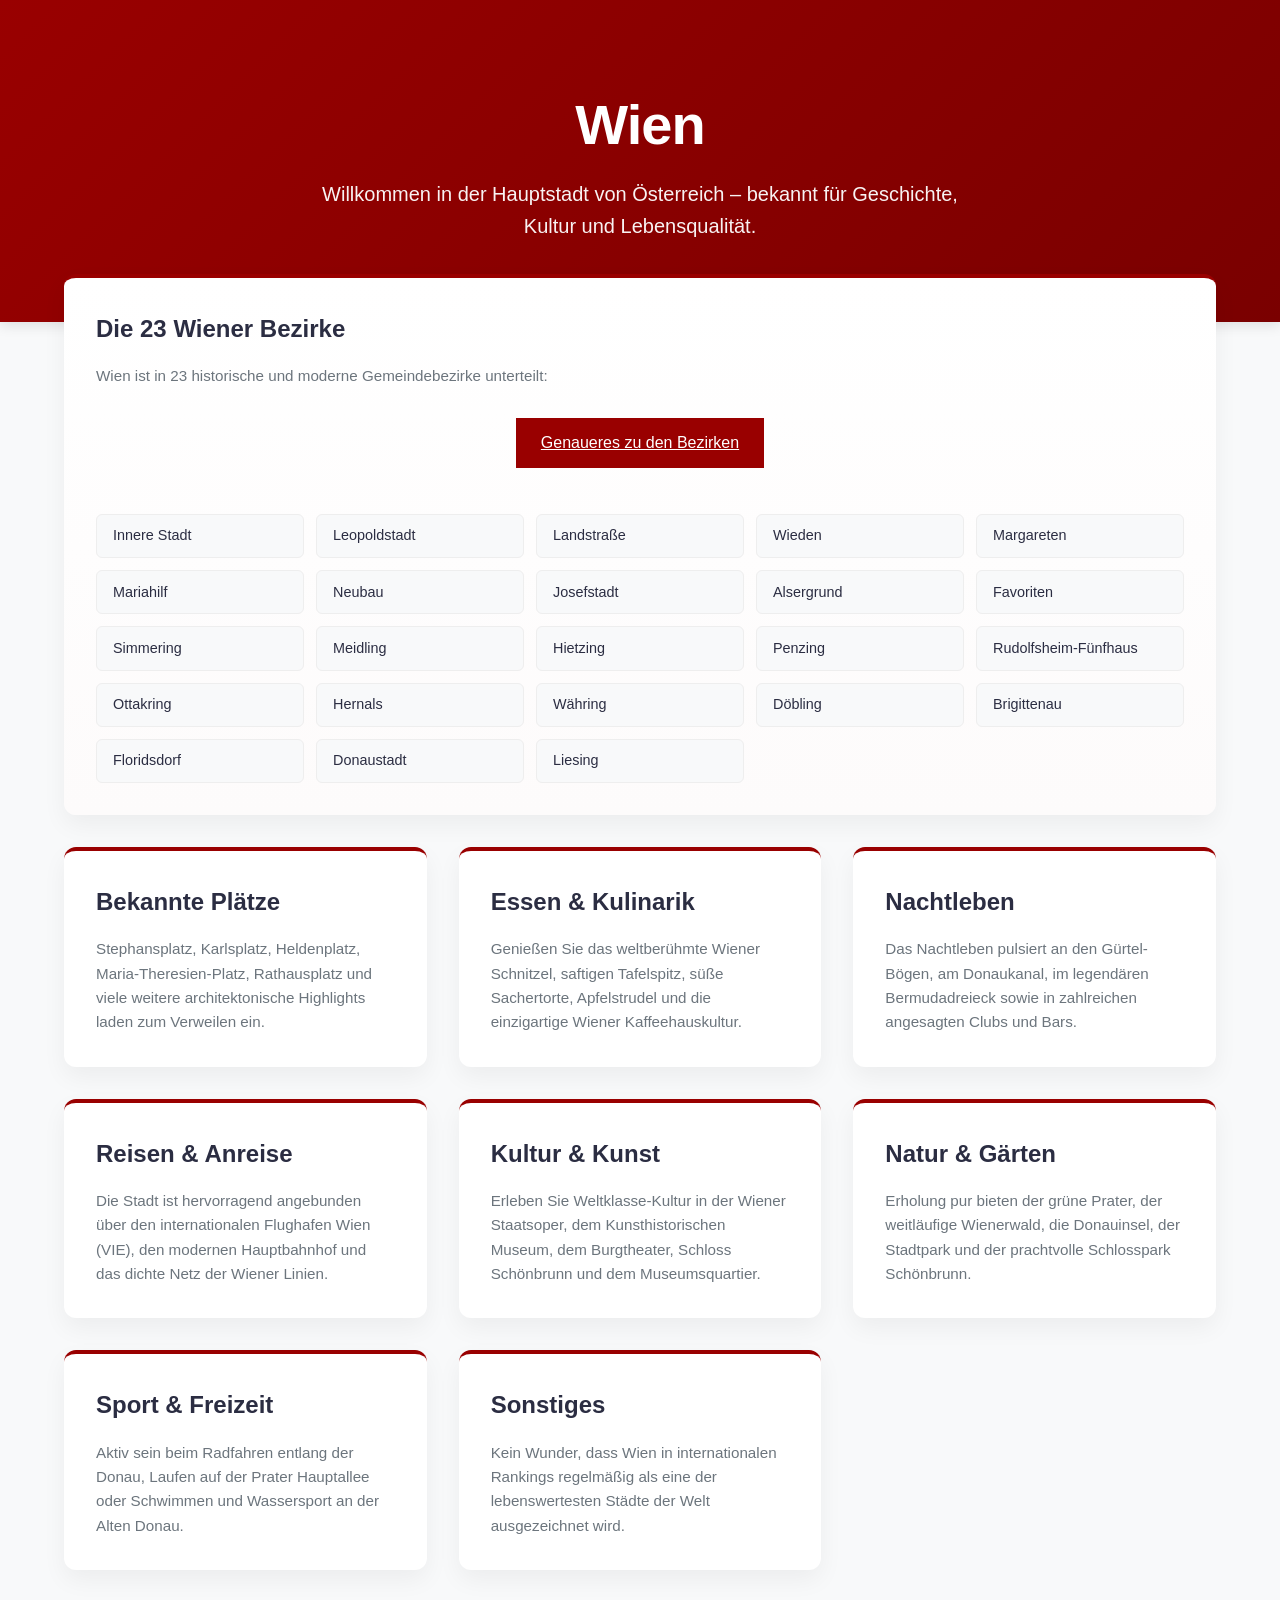
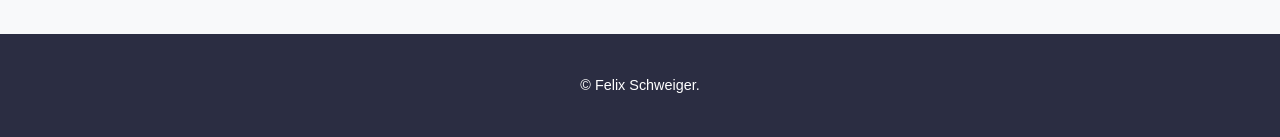
==== index.html @ e5c1b304 "Initalizing Commit from Cursor" ====
<!DOCTYPE html>
<html lang="de">
<head>
    <meta charset="UTF-8">
    <meta name="viewport" content="width=device-width, initial-scale=1.0">
    <title>Wien – Die Bundeshauptstadt</title>
    <link rel="stylesheet" href="Index.css">
</head>
<body>

    <header class="hero">
        <h1>Wien</h1>
        <p class="subtitle">Willkommen in der Hauptstadt von Österreich – bekannt für Geschichte, Kultur und Lebensqualität.</p>
    </header>

    <main class="container">

        
        <section id="bezirke" class="card">
            <h2>Die 23 Wiener Bezirke</h2>
            <p>Wien ist in 23 historische und moderne Gemeindebezirke unterteilt:</p>
            <a href="../Wien/Bezirke/bezirke.html" target="_blank" > Genaueres zu den Bezirken</a>

            <ul class="bezirke-liste">
                <li>Innere Stadt</li>
                <li>Leopoldstadt</li>
                <li>Landstraße</li>
                <li>Wieden</li>
                <li>Margareten</li>
                <li>Mariahilf</li>
                <li>Neubau</li>
                <li>Josefstadt</li>
                <li>Alsergrund</li>
                <li>Favoriten</li>
                <li>Simmering</li>
                <li>Meidling</li>
                <li>Hietzing</li>
                <li>Penzing</li>
                <li>Rudolfsheim-Fünfhaus</li>
                <li>Ottakring</li>
                <li>Hernals</li>
                <li>Währing</li>
                <li>Döbling</li>
                <li>Brigittenau</li>
                <li>Floridsdorf</li>
                <li>Donaustadt</li>
                <li>Liesing</li>
            </ul>
        </section>

        
        <section id="plaetze" class="card">
            <h2>Bekannte Plätze</h2>
            <p>Stephansplatz, Karlsplatz, Heldenplatz, Maria-Theresien-Platz, Rathausplatz und viele weitere architektonische Highlights laden zum Verweilen ein.</p>
        </section>

       
        <section id="essen" class="card">
            <h2>Essen & Kulinarik</h2>
            <p>Genießen Sie das weltberühmte Wiener Schnitzel, saftigen Tafelspitz, süße Sachertorte, Apfelstrudel und die einzigartige Wiener Kaffeehauskultur.</p>
        </section>

       
        <section id="nachtleben" class="card">
            <h2>Nachtleben</h2>
            <p>Das Nachtleben pulsiert an den Gürtel-Bögen, am Donaukanal, im legendären Bermudadreieck sowie in zahlreichen angesagten Clubs und Bars.</p>
        </section>

       
        <section id="reisen" class="card">
            <h2>Reisen & Anreise</h2>
            <p>Die Stadt ist hervorragend angebunden über den internationalen Flughafen Wien (VIE), den modernen Hauptbahnhof und das dichte Netz der Wiener Linien.</p>
        </section>

        
        <section id="kultur" class="card">
            <h2>Kultur & Kunst</h2>
            <p>Erleben Sie Weltklasse-Kultur in der Wiener Staatsoper, dem Kunsthistorischen Museum, dem Burgtheater, Schloss Schönbrunn und dem Museumsquartier.</p>
        </section>

        
        <section id="natur" class="card">
            <h2>Natur & Gärten</h2>
            <p>Erholung pur bieten der grüne Prater, der weitläufige Wienerwald, die Donauinsel, der Stadtpark und der prachtvolle Schlosspark Schönbrunn.</p>
        </section>

       
        <section id="sport" class="card">
            <h2>Sport & Freizeit</h2>
            <p>Aktiv sein beim Radfahren entlang der Donau, Laufen auf der Prater Hauptallee oder Schwimmen und Wassersport an der Alten Donau.</p>
        </section>

       
        <section id="sonstiges" class="card">
            <h2>Sonstiges</h2>
            <p>Kein Wunder, dass Wien in internationalen Rankings regelmäßig als eine der lebenswertesten Städte der Welt ausgezeichnet wird.</p>
        </section>

    </main>

    <footer>
        <p>&copy Felix Schweiger.</p>
    </footer>

</body>
</html>
---- Index.css ----
:root {
    --primary: #990000;
    --primary-dark: #7a0000;
    --bg-color: #f8f9fa;
    --card-bg: #ffffff;
    --text-main: #2b2d42;
    --text-muted: #6c757d;
    --border-radius: 12px;
    --transition: all 0.3s ease;
}

* {
    box-sizing: border-box;
    margin: 0;
    padding: 0;
}

body {
    font-family: 'Inter', sans-serif;
    background-color: var(--bg-color);
    color: var(--text-main);
    line-height: 1.6;
}

.hero {
    background: linear-gradient(135deg, var(--primary) 0%, var(--primary-dark) 100%);
    color: white;
    text-align: center;
    padding: 5rem 1.5rem;
    box-shadow: 0 4px 12px rgba(0,0,0,0.1);
}

.hero h1 {
    font-size: 3.5rem;
    font-weight: 700;
    margin-bottom: 0.5rem;
    letter-spacing: -1px;
}

.hero .subtitle {
    font-size: 1.25rem;
    font-weight: 300;
    max-width: 650px;
    margin: 0 auto;
    opacity: 0.95;
}

.container {
    max-width: 1200px;
    margin: -3rem auto 4rem auto;
    padding: 0 1.5rem;
    display: grid;
    grid-template-columns: repeat(auto-fit, minmax(320px, 1fr));
    gap: 2rem;
}

.card {
    background-color: var(--card-bg);
    border-radius: var(--border-radius);
    padding: 2rem;
    box-shadow: 0 10px 25px rgba(0, 0, 0, 0.05);
    transition: var(--transition);
    border-top: 4px solid var(--primary);
    display: flex;
    flex-direction: column;
}

.card:hover {
    box-shadow: 0 15px 35px rgba(0, 0, 0, 0.08);
}

.card h2 {
    font-size: 1.5rem;
    color: var(--text-main);
    margin-bottom: 1rem;
    font-weight: 600;
}

.card p {
    color: var(--text-muted);
    font-size: 0.95rem;
}

#bezirke {
    grid-column: 1 / -1;
    background: linear-gradient(to bottom, #ffffff, #fdfbfb);
}

.bezirke-liste {
    list-style: none;
    display: grid;
    grid-template-columns: repeat(auto-fill, minmax(200px, 1fr));
    gap: 0.75rem;
    margin-top: 1.0rem;
    padding: 0;
}

.bezirke-liste li {
    background: var(--bg-color);
    padding: 0.6rem 1.0rem;
    border-radius: 6px;
    font-size: 0.9rem;
    font-weight: 500;
    display: flex;
    align-items: center;
    border: 1px solid #eee;
}

footer {
    text-align: center;
    padding: 2.5rem;
    background-color: #2b2d42;
    color: #ffffff;
    font-size: 0.9rem;
    margin-top: 2.0rem;
}

@media (max-width: 768px) {
    .hero h1 {
        font-size: 2.5rem;
    }
    .hero .subtitle {
        font-size: 1.0rem;
    }
    .container {
        margin-top: -1.5rem;
    }
}
a {
    display: block;
    width: fit-content;
    margin: 30px auto; 
    padding: 12px 25px;
    background-color: #990000; 
    color: white;
}
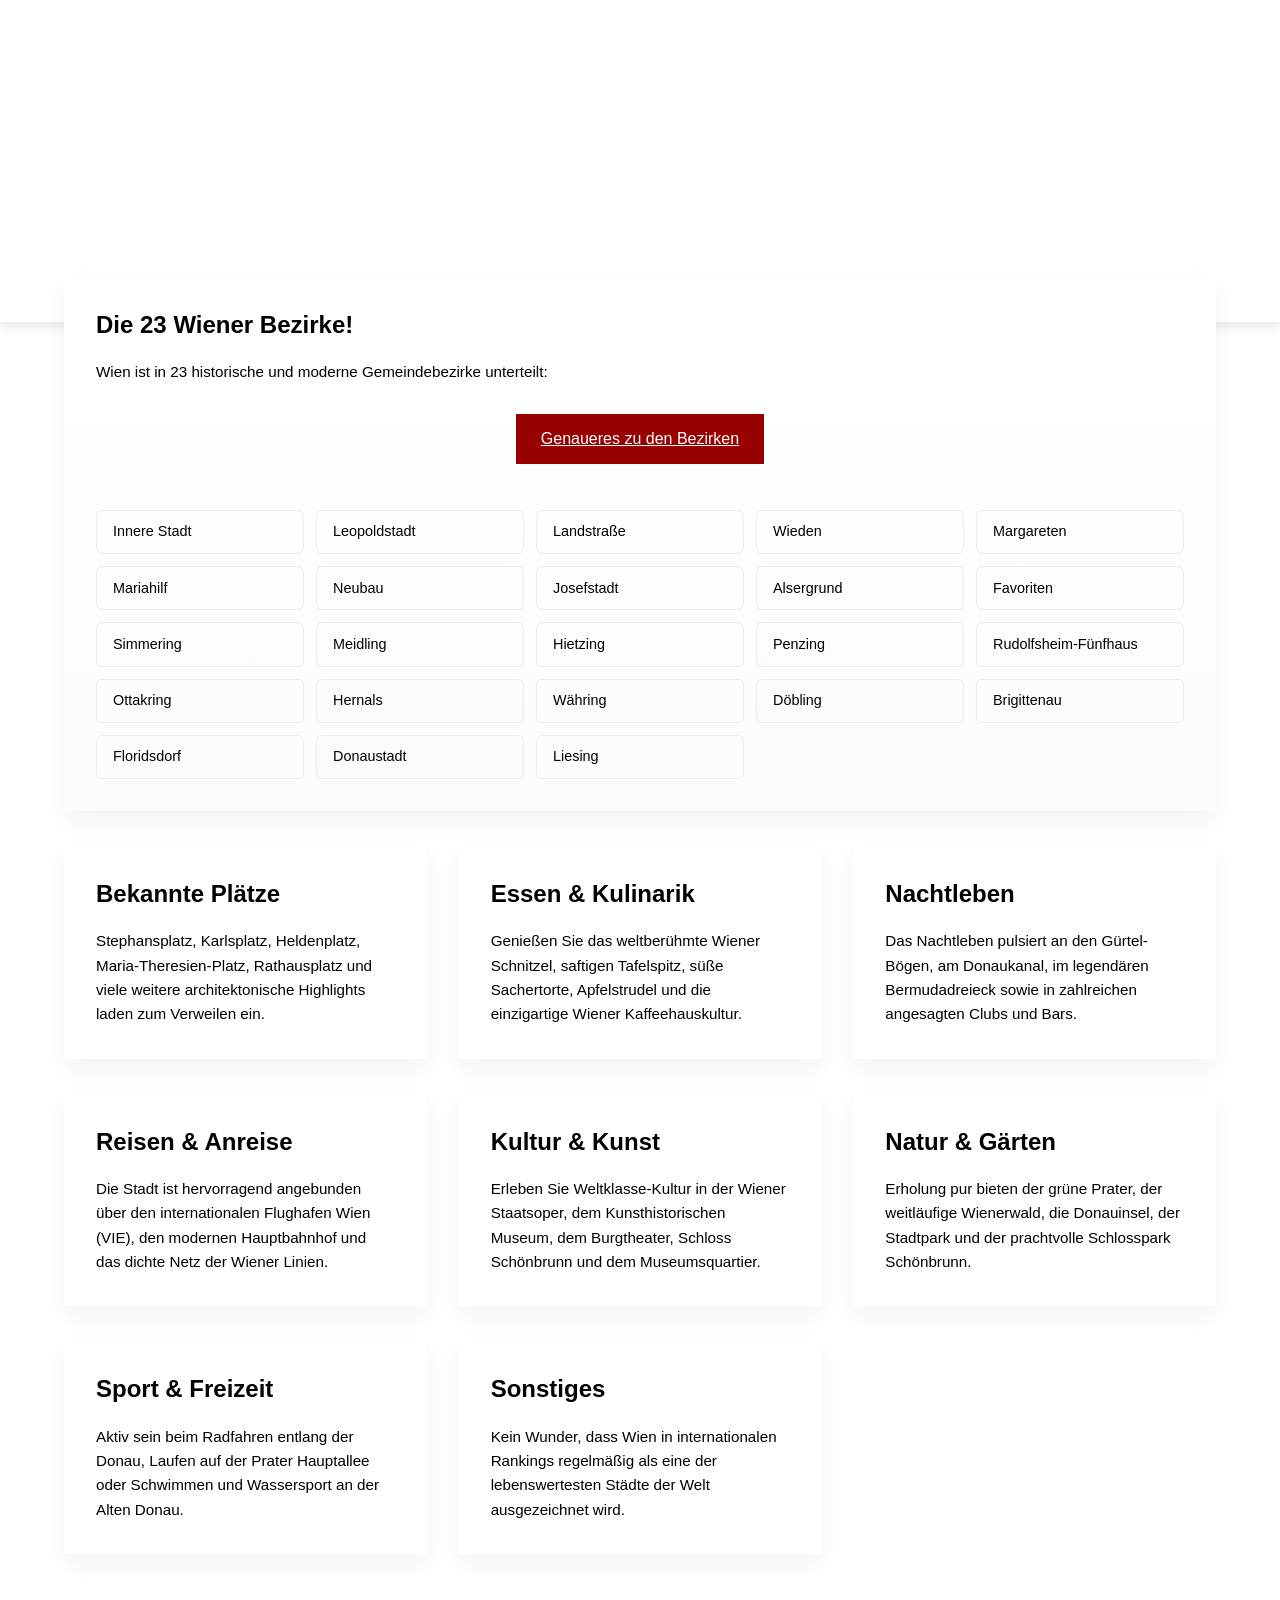
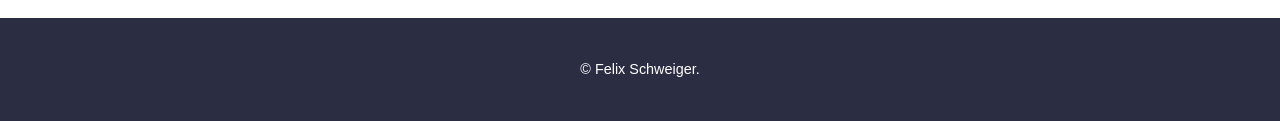
==== commit 4dda51c1: "Test Commit" ====
--- a/index.html
+++ b/index.html
@@ -17,9 +17,9 @@
 
         
         <section id="bezirke" class="card">
-            <h2>Die 23 Wiener Bezirke</h2>
+            <h2>Die 23 Wiener Bezirke!</h2>
             <p>Wien ist in 23 historische und moderne Gemeindebezirke unterteilt:</p>
-            <a href="../Wien/Bezirke/bezirke.html" target="_blank" > Genaueres zu den Bezirken</a>
+            <a href="/Bezirke/bezirke.html" target="_blank" > Genaueres zu den Bezirken</a>
 
             <ul class="bezirke-liste">
                 <li>Innere Stadt</li>
--- a/Index.css
+++ b/Index.css
@@ -1,14 +1,3 @@
-:root {
-    --primary: #990000;
-    --primary-dark: #7a0000;
-    --bg-color: #f8f9fa;
-    --card-bg: #ffffff;
-    --text-main: #2b2d42;
-    --text-muted: #6c757d;
-    --border-radius: 12px;
-    --transition: all 0.3s ease;
-}
-
 * {
     box-sizing: border-box;
     margin: 0;
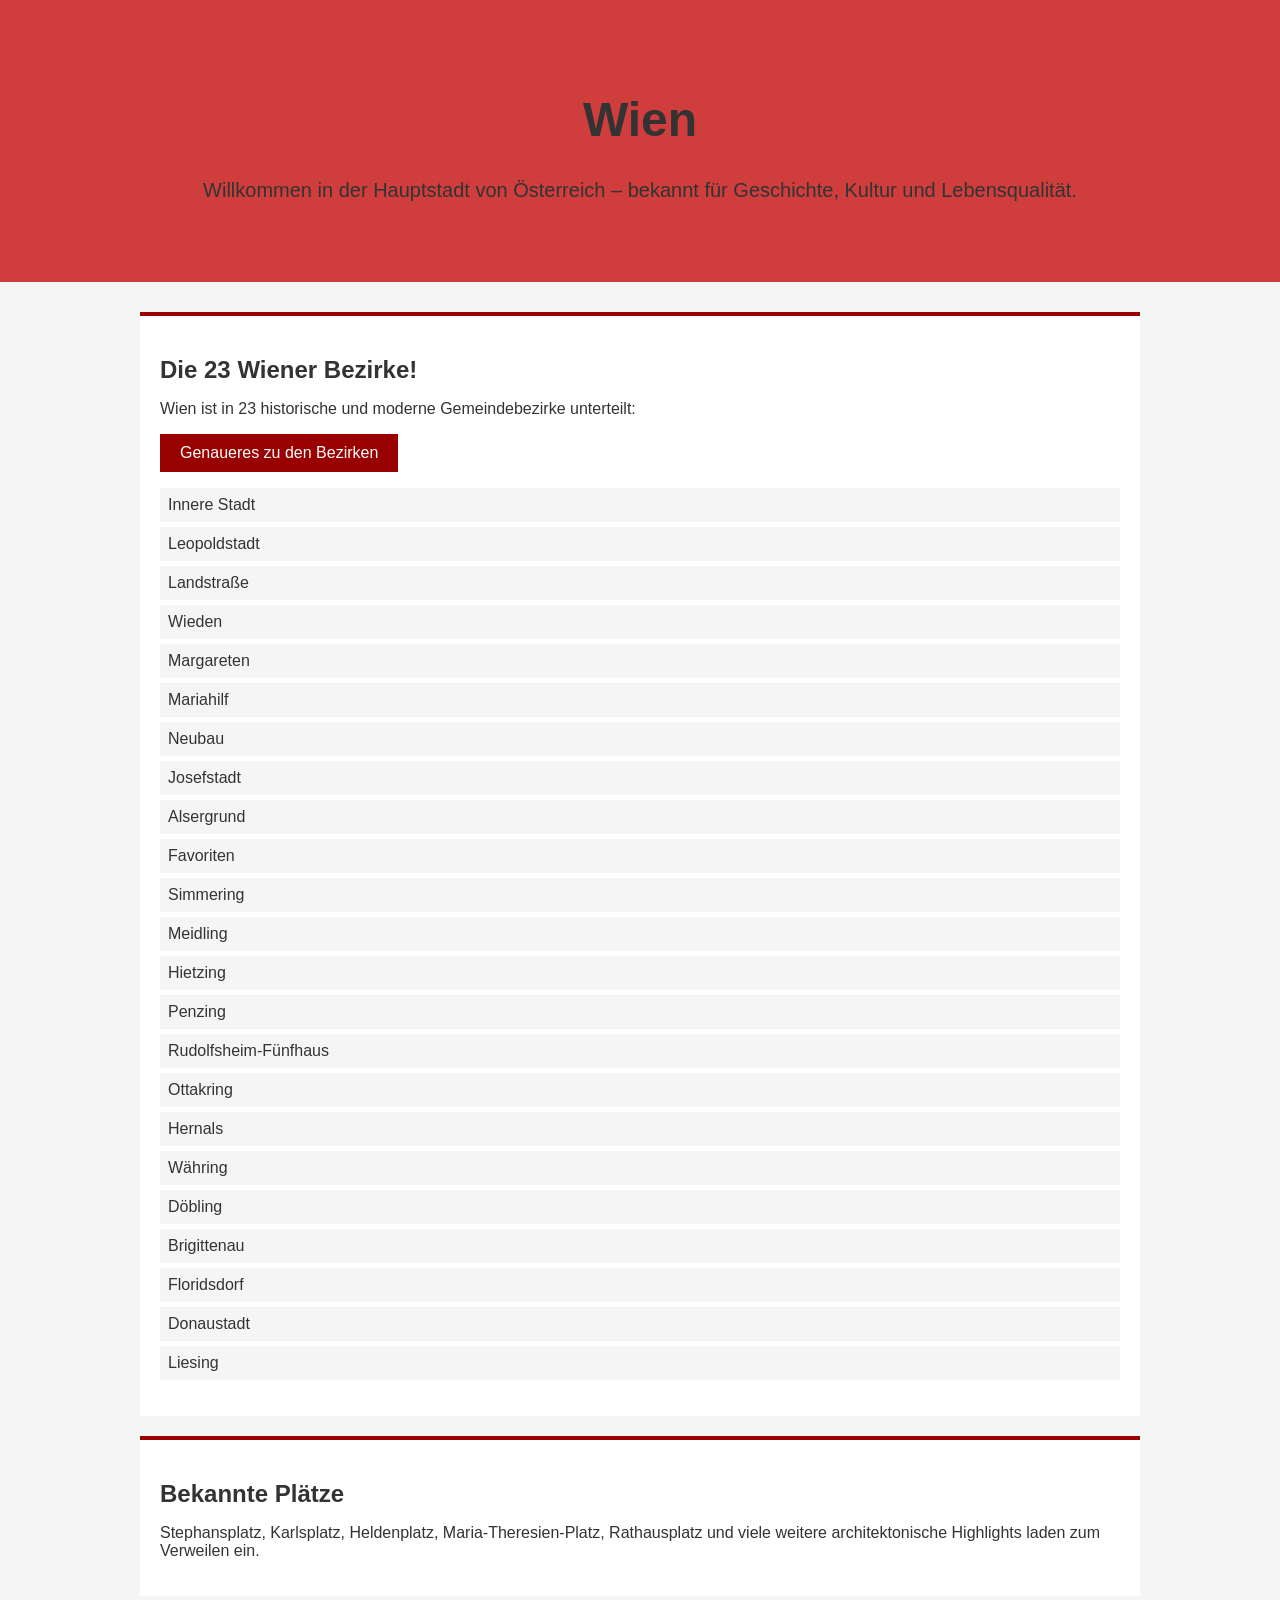
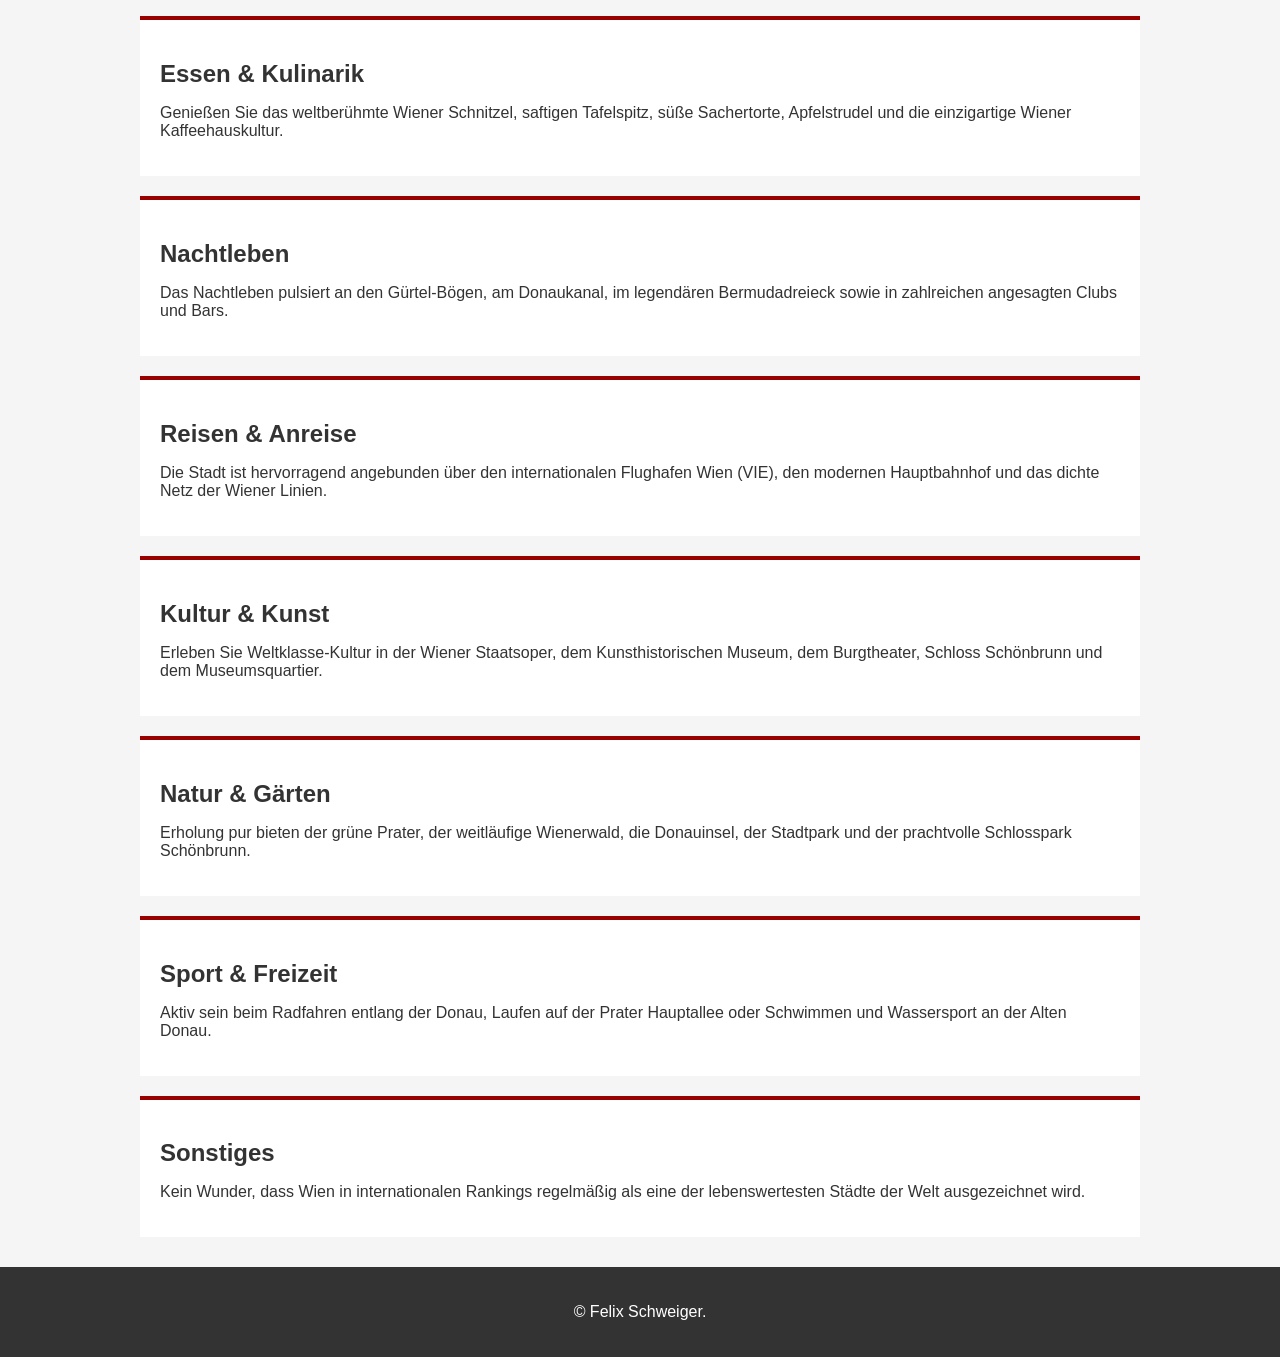
==== commit 2b0cd74b: "Cornhub" ====
--- a/index.html
+++ b/index.html
@@ -19,7 +19,7 @@
         <section id="bezirke" class="card">
             <h2>Die 23 Wiener Bezirke!</h2>
             <p>Wien ist in 23 historische und moderne Gemeindebezirke unterteilt:</p>
-            <a href="/Bezirke/bezirke.html" target="_blank" > Genaueres zu den Bezirken</a>
+            <a href="../Bezirke/bezirke.html" target="_blank" class="btn"> Genaueres zu den Bezirken</a>
 
             <ul class="bezirke-liste">
                 <li>Innere Stadt</li>
--- a/Index.css
+++ b/Index.css
@@ -1,125 +1,70 @@
-* {
-    box-sizing: border-box;
+body {
+    font-family: Arial, sans-serif;
+    background-color: #f5f5f5;
+    color: #333333;
     margin: 0;
-    padding: 0;
-}
-
-body {
-    font-family: 'Inter', sans-serif;
-    background-color: var(--bg-color);
-    color: var(--text-main);
-    line-height: 1.6;
 }
 
 .hero {
-    background: linear-gradient(135deg, var(--primary) 0%, var(--primary-dark) 100%);
-    color: white;
+    background-color: rgb(207, 61, 61);
     text-align: center;
-    padding: 5rem 1.5rem;
-    box-shadow: 0 4px 12px rgba(0,0,0,0.1);
+    padding: 60px 20px;
 }
 
 .hero h1 {
-    font-size: 3.5rem;
-    font-weight: 700;
-    margin-bottom: 0.5rem;
-    letter-spacing: -1px;
+    font-size: 48px;
 }
 
 .hero .subtitle {
-    font-size: 1.25rem;
-    font-weight: 300;
-    max-width: 650px;
-    margin: 0 auto;
-    opacity: 0.95;
+    font-size: 20px;
 }
 
 .container {
-    max-width: 1200px;
-    margin: -3rem auto 4rem auto;
-    padding: 0 1.5rem;
-    display: grid;
-    grid-template-columns: repeat(auto-fit, minmax(320px, 1fr));
-    gap: 2rem;
+    max-width: 1000px;
+    margin: 30px auto;
+    padding: 0 20px;
 }
 
 .card {
-    background-color: var(--card-bg);
-    border-radius: var(--border-radius);
-    padding: 2rem;
-    box-shadow: 0 10px 25px rgba(0, 0, 0, 0.05);
-    transition: var(--transition);
-    border-top: 4px solid var(--primary);
-    display: flex;
-    flex-direction: column;
-}
-
-.card:hover {
-    box-shadow: 0 15px 35px rgba(0, 0, 0, 0.08);
+    background-color: white;
+    padding: 20px;
+    margin-bottom: 20px;
+    border-top: 4px solid #990000;
 }
 
 .card h2 {
-    font-size: 1.5rem;
-    color: var(--text-main);
-    margin-bottom: 1rem;
-    font-weight: 600;
-}
-
-.card p {
-    color: var(--text-muted);
-    font-size: 0.95rem;
-}
-
-#bezirke {
-    grid-column: 1 / -1;
-    background: linear-gradient(to bottom, #ffffff, #fdfbfb);
+    margin-bottom: 10px;
 }
 
 .bezirke-liste {
     list-style: none;
-    display: grid;
-    grid-template-columns: repeat(auto-fill, minmax(200px, 1fr));
-    gap: 0.75rem;
-    margin-top: 1.0rem;
     padding: 0;
 }
 
 .bezirke-liste li {
-    background: var(--bg-color);
-    padding: 0.6rem 1.0rem;
-    border-radius: 6px;
-    font-size: 0.9rem;
-    font-weight: 500;
-    display: flex;
-    align-items: center;
-    border: 1px solid #eee;
+    background-color: #f5f5f5;
+    padding: 8px;
+    margin-bottom: 5px;
+}
+
+.btn {
+    display: inline-block;
+    padding: 10px 20px;
+    background-color: #990000;
+    color: white;
+    text-decoration: none;
 }
 
 footer {
+    background-color: #333333;
+    color: white;
     text-align: center;
-    padding: 2.5rem;
-    background-color: #2b2d42;
-    color: #ffffff;
-    font-size: 0.9rem;
-    margin-top: 2.0rem;
+    padding: 20px;
 }
 
-@media (max-width: 768px) {
-    .hero h1 {
-        font-size: 2.5rem;
-    }
-    .hero .subtitle {
-        font-size: 1.0rem;
-    }
-    .container {
-        margin-top: -1.5rem;
-    }
-}
-a {
-    display: block;
-    width: fit-content;
-    margin: 30px auto; 
-    padding: 12px 25px;
-    background-color: #990000; 
+#btn{
+    border: 1px solid black;
+    background-color: #990000;
     color: white;
+
 }
